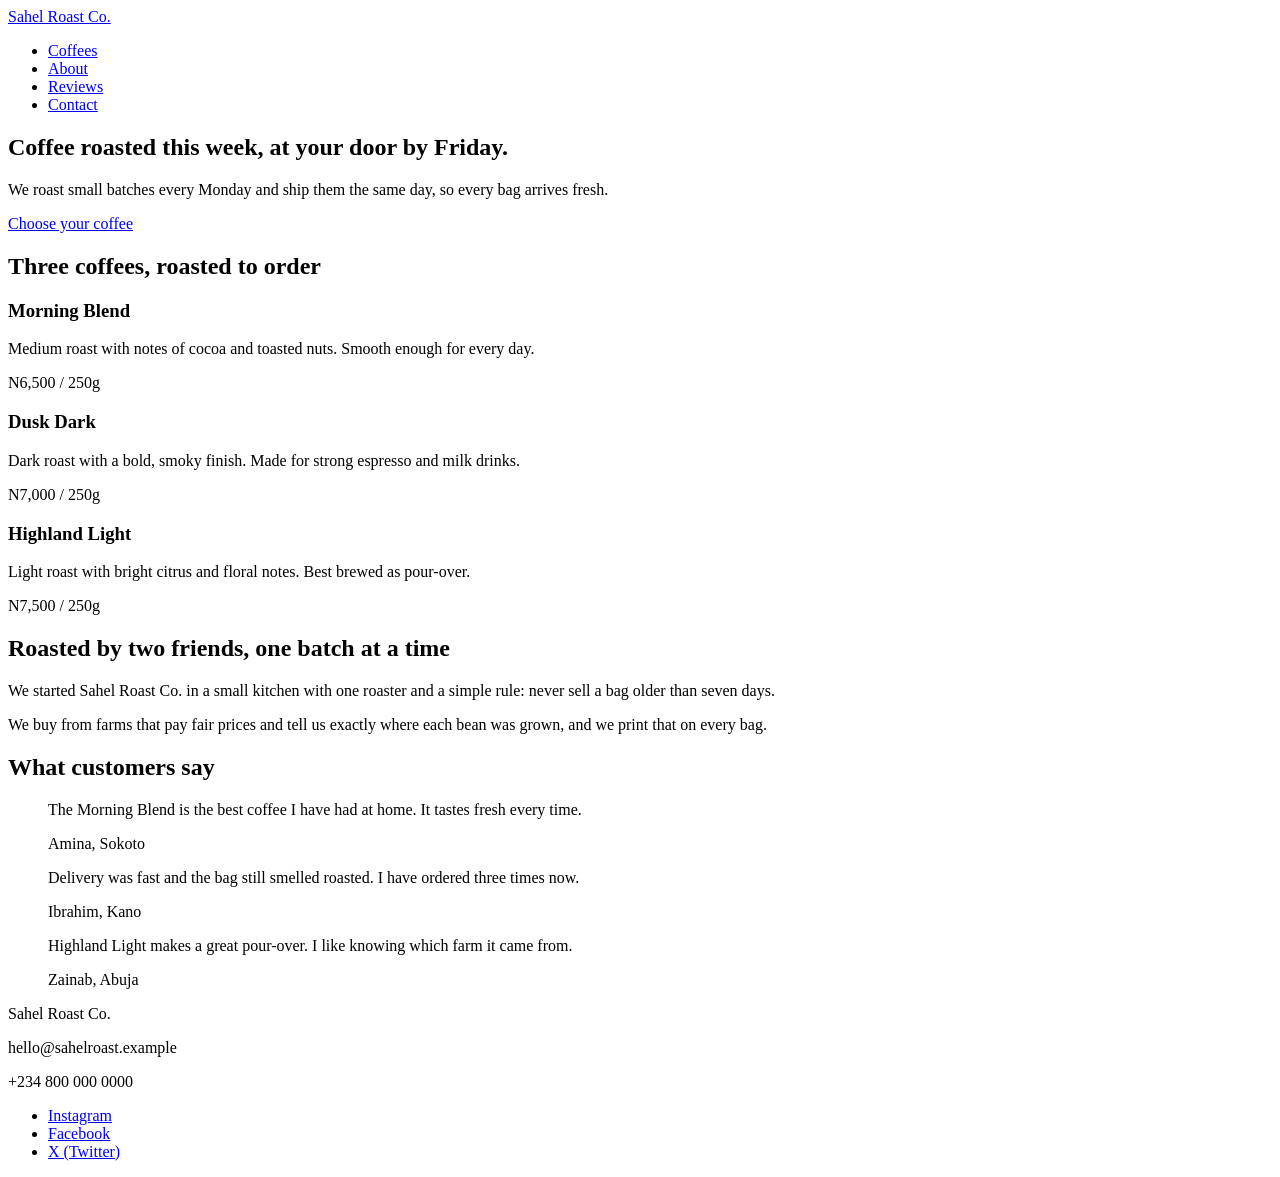
==== WebDev-L1-LandingPage/index.html @ 32a08c2c "Rename index.html to WebDev-L1-LandingPage/index.html" ====
<!DOCTYPE html>
<html lang="en">
<head>
  <meta charset="UTF-8">
  <meta name="viewport" content="width=device-width, initial-scale=1">
  <title>Sahel Roast Co. | Small-batch coffee</title>
  <meta name="description" content="Small-batch coffee, roasted fresh every week and delivered to your door.">
  <link rel="preconnect" href="https://fonts.googleapis.com">
  <link rel="preconnect" href="https://fonts.gstatic.com" crossorigin>
  <link href="https://fonts.googleapis.com/css2?family=Bricolage+Grotesque:wght@600;800&family=Newsreader:wght@400;500&display=swap" rel="stylesheet">
  <link rel="stylesheet" href="style.css">
</head>
<body>

  <header class="nav">
    <a class="brand" href="#top">Sahel Roast Co.</a>
    <nav aria-label="Main">
      <ul>
        <li><a href="#coffees">Coffees</a></li>
        <li><a href="#about">About</a></li>
        <li><a href="#reviews">Reviews</a></li>
        <li><a href="#contact">Contact</a></li>
      </ul>
    </nav>
  </header>

  <main id="top">
    <section class="hero">
      <div class="hero-text">
        <h1>Coffee roasted this week, at your door by Friday.</h1>
        <p class="lead">We roast small batches every Monday and ship them the same day, so every bag arrives fresh.</p>
        <a class="btn" href="#coffees">Choose your coffee</a>
      </div>
      <div class="hero-art" aria-hidden="true"></div>
    </section>

    <section class="section" id="coffees">
      <h2>Three coffees, roasted to order</h2>
      <div class="grid">
        <article class="card">
          <h3>Morning Blend</h3>
          <p>Medium roast with notes of cocoa and toasted nuts. Smooth enough for every day.</p>
          <p class="price">N6,500 / 250g</p>
        </article>
        <article class="card">
          <h3>Dusk Dark</h3>
          <p>Dark roast with a bold, smoky finish. Made for strong espresso and milk drinks.</p>
          <p class="price">N7,000 / 250g</p>
        </article>
        <article class="card">
          <h3>Highland Light</h3>
          <p>Light roast with bright citrus and floral notes. Best brewed as pour-over.</p>
          <p class="price">N7,500 / 250g</p>
        </article>
      </div>
    </section>

    <section class="section alt" id="about">
      <div class="about">
        <h2>Roasted by two friends, one batch at a time</h2>
        <p>We started Sahel Roast Co. in a small kitchen with one roaster and a simple rule: never sell a bag older than seven days.</p>
        <p>We buy from farms that pay fair prices and tell us exactly where each bean was grown, and we print that on every bag.</p>
      </div>
    </section>

    <section class="section" id="reviews">
      <h2>What customers say</h2>
      <div class="grid">
        <blockquote class="card">
          <p>The Morning Blend is the best coffee I have had at home. It tastes fresh every time.</p>
          <footer>Amina, Sokoto</footer>
        </blockquote>
        <blockquote class="card">
          <p>Delivery was fast and the bag still smelled roasted. I have ordered three times now.</p>
          <footer>Ibrahim, Kano</footer>
        </blockquote>
        <blockquote class="card">
          <p>Highland Light makes a great pour-over. I like knowing which farm it came from.</p>
          <footer>Zainab, Abuja</footer>
        </blockquote>
      </div>
    </section>
  </main>

  <footer class="footer" id="contact">
    <div>
      <p class="brand">Sahel Roast Co.</p>
      <p>hello@sahelroast.example</p>
      <p>+234 800 000 0000</p>
    </div>
    <ul>
      <li><a href="#">Instagram</a></li>
      <li><a href="#">Facebook</a></li>
      <li><a href="#">X (Twitter)</a></li>
    </ul>
  </footer>

</body>
</html>
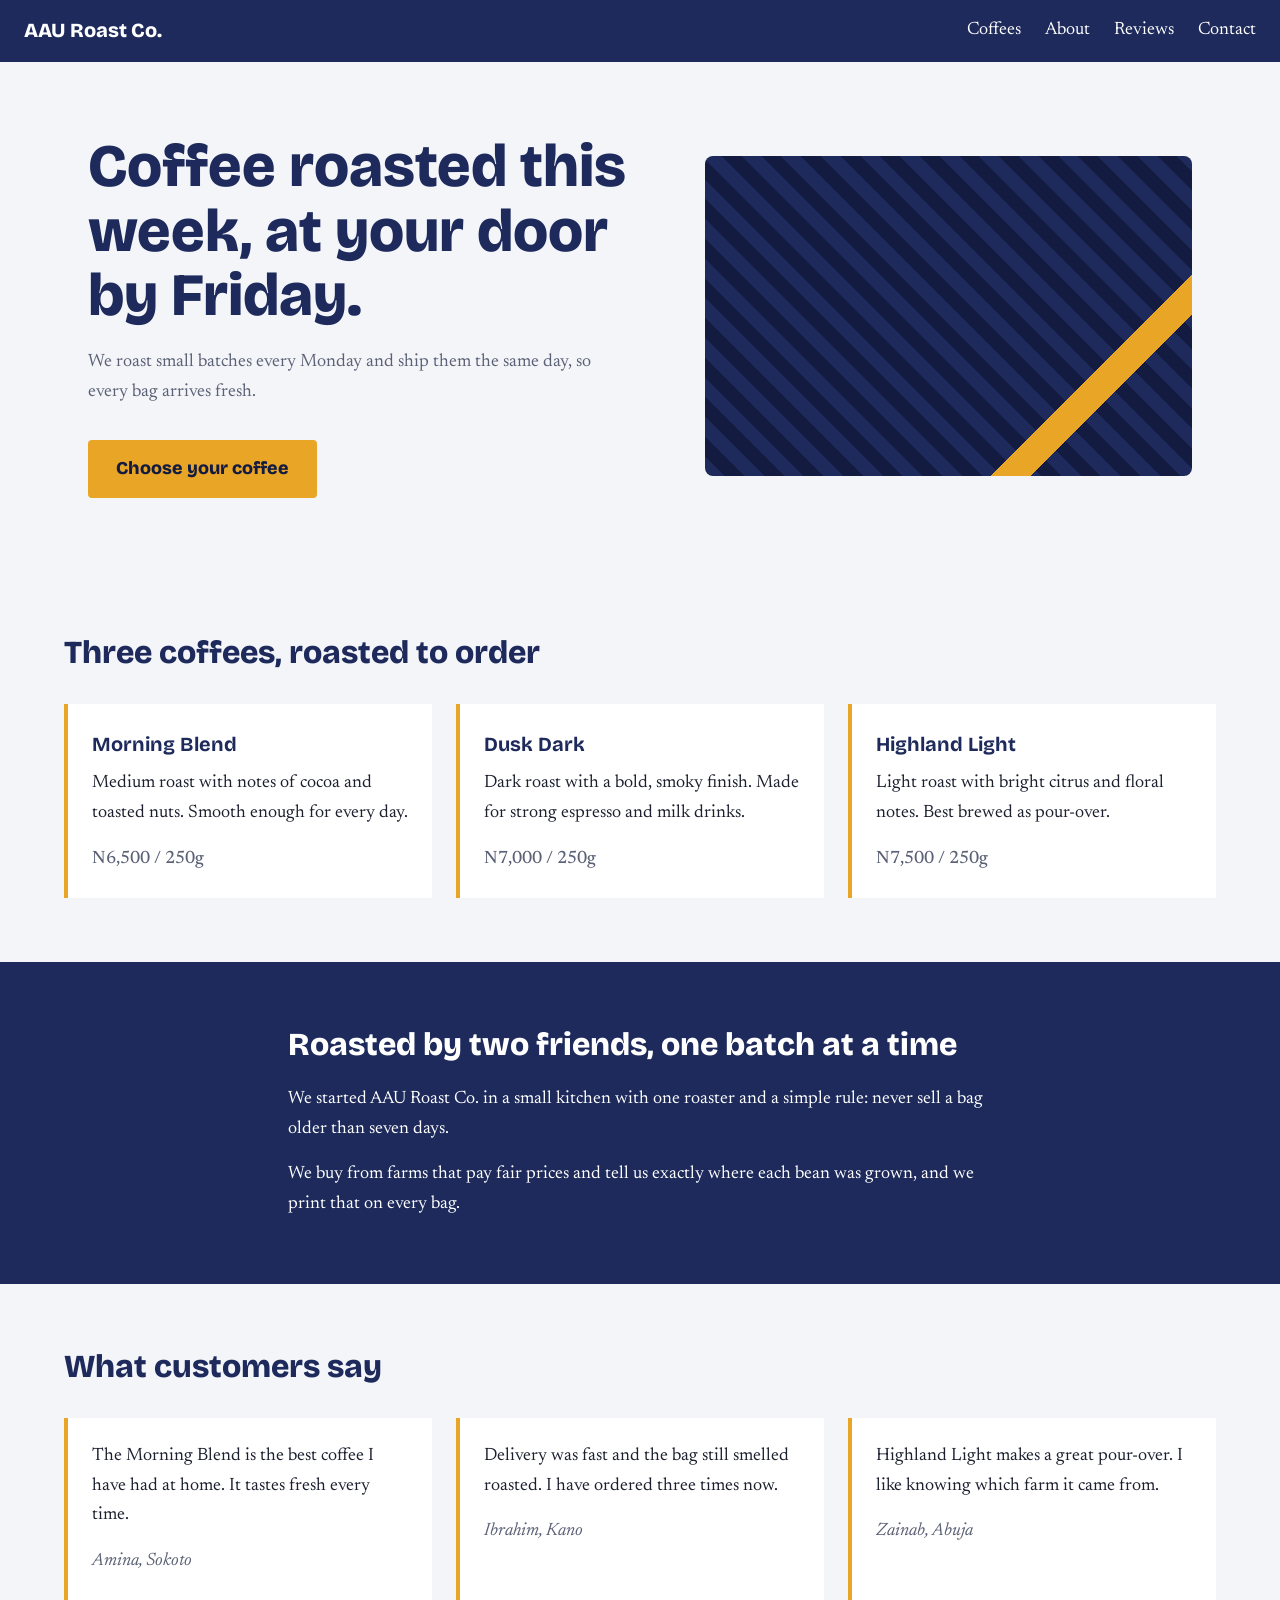
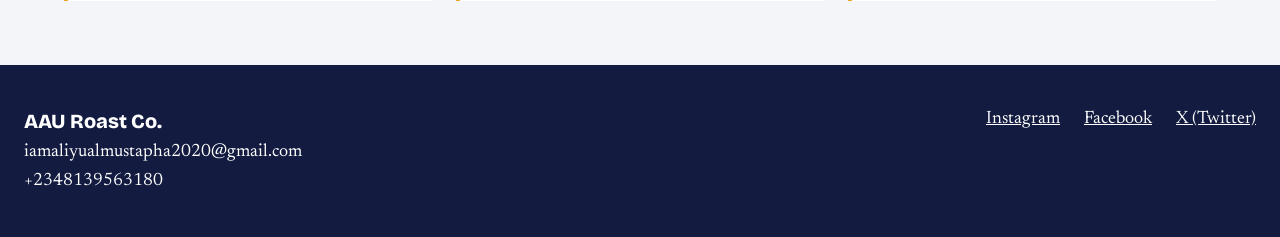
==== commit 7e980c57: "Update brand name from Sahel Roast Co. to AAU Roast Co." ====
--- a/WebDev-L1-LandingPage/index.html
+++ b/WebDev-L1-LandingPage/index.html
@@ -3,7 +3,7 @@
 <head>
   <meta charset="UTF-8">
   <meta name="viewport" content="width=device-width, initial-scale=1">
-  <title>Sahel Roast Co. | Small-batch coffee</title>
+  <title>AAU Roast Co. | Small-batch coffee</title>
   <meta name="description" content="Small-batch coffee, roasted fresh every week and delivered to your door.">
   <link rel="preconnect" href="https://fonts.googleapis.com">
   <link rel="preconnect" href="https://fonts.gstatic.com" crossorigin>
@@ -13,7 +13,7 @@
 <body>
 
   <header class="nav">
-    <a class="brand" href="#top">Sahel Roast Co.</a>
+    <a class="brand" href="#top">AAU Roast Co.</a>
     <nav aria-label="Main">
       <ul>
         <li><a href="#coffees">Coffees</a></li>
@@ -58,7 +58,7 @@
     <section class="section alt" id="about">
       <div class="about">
         <h2>Roasted by two friends, one batch at a time</h2>
-        <p>We started Sahel Roast Co. in a small kitchen with one roaster and a simple rule: never sell a bag older than seven days.</p>
+        <p>We started AAU Roast Co. in a small kitchen with one roaster and a simple rule: never sell a bag older than seven days.</p>
         <p>We buy from farms that pay fair prices and tell us exactly where each bean was grown, and we print that on every bag.</p>
       </div>
     </section>
@@ -84,9 +84,9 @@
 
   <footer class="footer" id="contact">
     <div>
-      <p class="brand">Sahel Roast Co.</p>
-      <p>hello@sahelroast.example</p>
-      <p>+234 800 000 0000</p>
+      <p class="brand">AAU Roast Co.</p>
+      <p>iamaliyualmustapha2020@gmail.com</p>
+      <p>+2348139563180</p>
     </div>
     <ul>
       <li><a href="#">Instagram</a></li>
--- a/WebDev-L1-LandingPage/style.css
+++ b/WebDev-L1-LandingPage/style.css
@@ -0,0 +1,138 @@
+:root {
+  --indigo: #1d2a5b;
+  --indigo-dark: #131c40;
+  --saffron: #e8a526;
+  --paper: #f3f5f9;
+  --white: #ffffff;
+  --ink: #1b1f2e;
+  --muted: #5a6075;
+}
+
+*, *::before, *::after { box-sizing: border-box; margin: 0; padding: 0; }
+
+html { scroll-behavior: smooth; scroll-padding-top: 4.5rem; }
+
+body {
+  font-family: "Newsreader", Georgia, serif;
+  font-size: 1.125rem;
+  line-height: 1.65;
+  color: var(--ink);
+  background: var(--paper);
+}
+
+h1, h2, h3, .brand, .btn {
+  font-family: "Bricolage Grotesque", "Segoe UI", Arial, sans-serif;
+}
+
+a { color: inherit; }
+ul { list-style: none; }
+
+/* Navigation */
+.nav {
+  position: sticky;
+  top: 0;
+  z-index: 10;
+  display: flex;
+  flex-wrap: wrap;
+  align-items: center;
+  justify-content: space-between;
+  gap: 0.5rem 1.5rem;
+  padding: 0.9rem 1.5rem;
+  background: var(--indigo);
+  color: var(--white);
+}
+.brand { font-weight: 800; font-size: 1.25rem; text-decoration: none; }
+.nav ul { display: flex; flex-wrap: wrap; gap: 0.25rem 1.5rem; }
+.nav a { text-decoration: none; }
+.nav li a:hover, .nav li a:focus-visible { color: var(--saffron); }
+
+/* Hero */
+.hero {
+  display: grid;
+  grid-template-columns: 1.2fr 1fr;
+  gap: 2rem;
+  align-items: center;
+  max-width: 72rem;
+  margin: 0 auto;
+  padding: 4.5rem 1.5rem;
+}
+.hero h1 {
+  font-size: clamp(2.25rem, 5vw, 3.75rem);
+  line-height: 1.08;
+  font-weight: 800;
+  color: var(--indigo);
+  margin-bottom: 1.25rem;
+}
+.lead { max-width: 34rem; color: var(--muted); margin-bottom: 2rem; }
+.btn {
+  display: inline-block;
+  padding: 0.9rem 1.75rem;
+  background: var(--saffron);
+  color: var(--indigo-dark);
+  font-weight: 800;
+  text-decoration: none;
+  border-radius: 0.25rem;
+}
+.btn:hover { background: #f1b83f; }
+.btn:focus-visible, a:focus-visible { outline: 3px solid var(--saffron); outline-offset: 3px; }
+
+.hero-art {
+  min-height: 20rem;
+  border-radius: 0.5rem;
+  background:
+    linear-gradient(135deg, transparent 75%, var(--saffron) 75% 80%, transparent 80%),
+    repeating-linear-gradient(45deg, var(--indigo) 0 14px, var(--indigo-dark) 14px 28px);
+}
+
+/* Sections */
+.section { padding: 4rem 1.5rem; }
+.section > h2, .about h2 {
+  max-width: 72rem;
+  margin: 0 auto 2rem;
+  font-size: 2rem;
+  line-height: 1.2;
+  font-weight: 800;
+  color: var(--indigo);
+}
+.alt { background: var(--indigo); }
+.about { max-width: 44rem; margin: 0 auto; color: var(--white); }
+.about h2 { color: var(--white); margin: 0 0 1.25rem; }
+.about p + p { margin-top: 1rem; }
+
+.grid {
+  display: grid;
+  grid-template-columns: repeat(auto-fit, minmax(16rem, 1fr));
+  gap: 1.5rem;
+  max-width: 72rem;
+  margin: 0 auto;
+}
+.card {
+  padding: 1.5rem;
+  background: var(--white);
+  border-left: 4px solid var(--saffron);
+}
+.card h3 { font-size: 1.25rem; margin-bottom: 0.5rem; color: var(--indigo); }
+.price { margin-top: 1rem; font-weight: 500; color: var(--muted); }
+blockquote footer { margin-top: 1rem; color: var(--muted); font-style: italic; }
+
+/* Footer */
+.footer {
+  display: flex;
+  flex-wrap: wrap;
+  justify-content: space-between;
+  gap: 1.5rem;
+  padding: 2.5rem 1.5rem;
+  background: var(--indigo-dark);
+  color: var(--white);
+}
+.footer ul { display: flex; flex-wrap: wrap; gap: 0.5rem 1.5rem; }
+
+/* Mobile */
+@media (max-width: 760px) {
+  .hero { grid-template-columns: 1fr; padding: 3rem 1.25rem; }
+  .hero-art { min-height: 10rem; order: -1; }
+  .section { padding: 3rem 1.25rem; }
+}
+@media (prefers-reduced-motion: reduce) {
+  html { scroll-behavior: auto; }
+}
